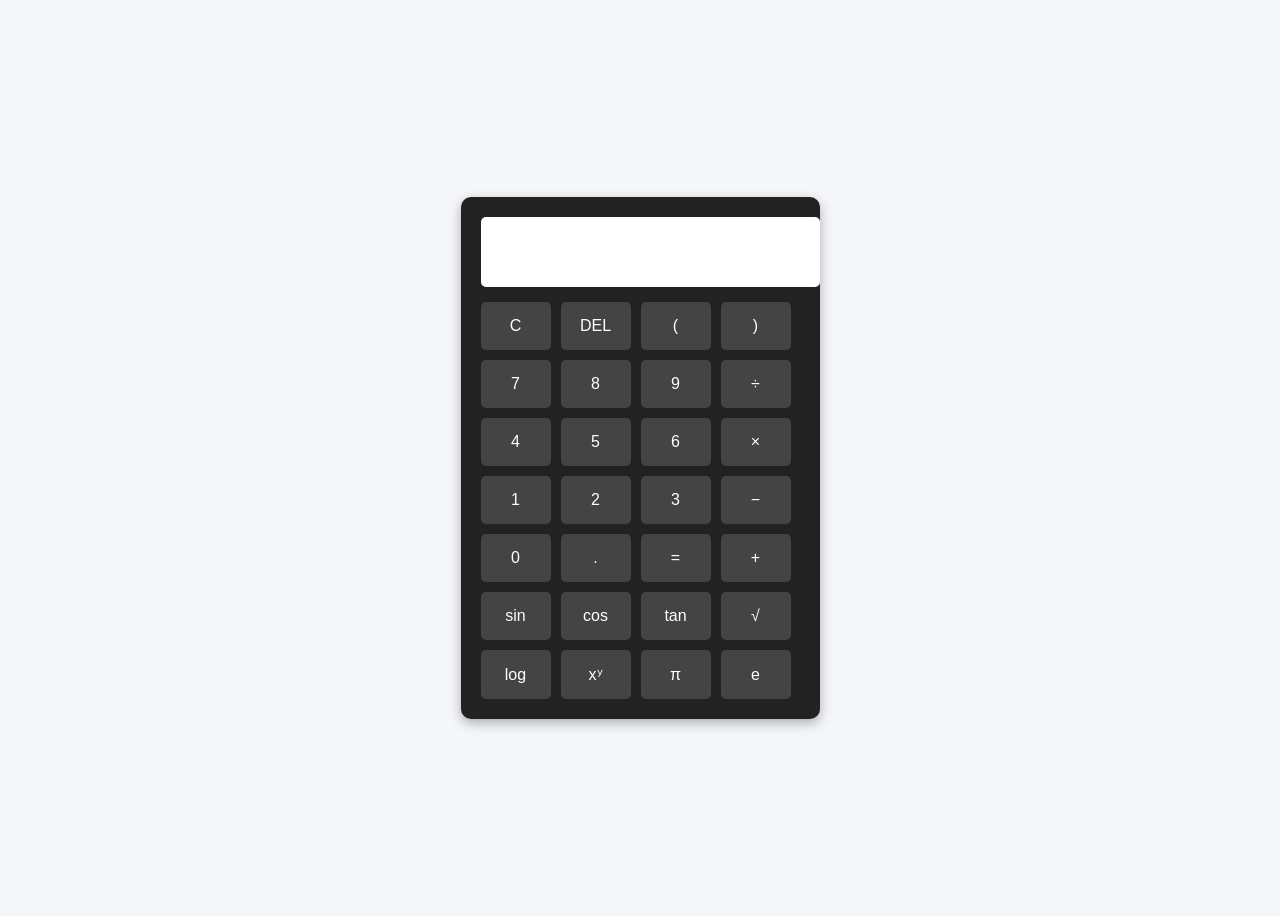
==== Calculator/index.html @ cdf8b1d3 "Initial commit - project portfolio" ====
<!DOCTYPE html>
<html lang="en">
<head>
  <meta charset="UTF-8">
  <meta name="viewport" content="width=device-width, initial-scale=1.0">
  <title>Scientific Calculator</title>
  <link rel="stylesheet" href="style.css">
</head>
<body>
  <div class="calculator">
    <input type="text" id="display" readonly>
    <div class="buttons">
      <!-- Row 1 -->
      <button onclick="clearDisplay()">C</button>
      <button onclick="deleteLast()">DEL</button>
      <button onclick="insert('(')">(</button>
      <button onclick="insert(')')">)</button>

      <!-- Row 2 -->
      <button onclick="insert('7')">7</button>
      <button onclick="insert('8')">8</button>
      <button onclick="insert('9')">9</button>
      <button onclick="insert('/')">÷</button>

      <!-- Row 3 -->
      <button onclick="insert('4')">4</button>
      <button onclick="insert('5')">5</button>
      <button onclick="insert('6')">6</button>
      <button onclick="insert('*')">×</button>

      <!-- Row 4 -->
      <button onclick="insert('1')">1</button>
      <button onclick="insert('2')">2</button>
      <button onclick="insert('3')">3</button>
      <button onclick="insert('-')">−</button>

      <!-- Row 5 -->
      <button onclick="insert('0')">0</button>
      <button onclick="insert('.')">.</button>
      <button onclick="calculate()">=</button>
      <button onclick="insert('+')">+</button>

      <!-- Scientific Functions -->
      <button onclick="insert('Math.sin(')">sin</button>
      <button onclick="insert('Math.cos(')">cos</button>
      <button onclick="insert('Math.tan(')">tan</button>
      <button onclick="insert('Math.sqrt(')">√</button>

      <button onclick="insert('Math.log(')">log</button>
      <button onclick="insert('Math.pow(')">xʸ</button>
      <button onclick="insert('Math.PI')">π</button>
      <button onclick="insert('Math.E')">e</button>
    </div>
  </div>
  <script src="script.js"></script>
</body>
</html>
---- Calculator/style.css ----
body {
  display: flex;
  justify-content: center;
  align-items: center;
  height: 100vh;
  background: #f4f6f9;
  font-family: Arial, sans-serif;
}

.calculator {
  background: #222;
  padding: 20px;
  border-radius: 10px;
  box-shadow: 0 4px 12px rgba(0,0,0,0.3);
}

#display {
  width: 100%;
  height: 50px;
  font-size: 1.5rem;
  margin-bottom: 15px;
  text-align: right;
  padding: 10px;
  border: none;
  border-radius: 5px;
}

.buttons {
  display: grid;
  grid-template-columns: repeat(4, 70px);
  gap: 10px;
}

button {
  padding: 15px;
  font-size: 1rem;
  border: none;
  border-radius: 5px;
  background: #444;
  color: #fff;
  cursor: pointer;
  transition: background 0.2s ease;
}

button:hover {
  background: #007acc;
}
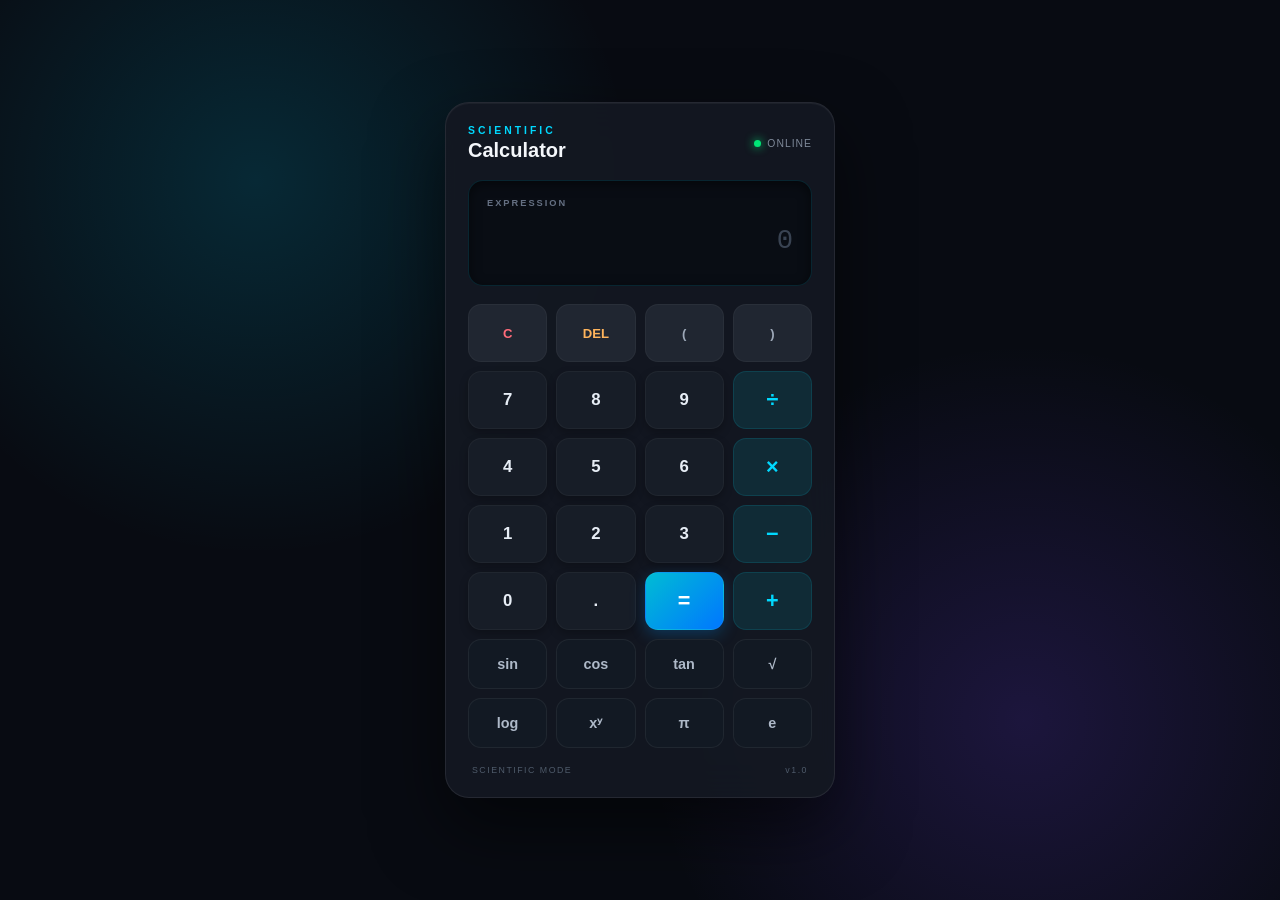
==== commit 48f17ebe: "Update project link in portfolio to point to the correct Resume webpage" ====
--- a/Calculator/index.html
+++ b/Calculator/index.html
@@ -3,55 +3,114 @@
 <head>
   <meta charset="UTF-8">
   <meta name="viewport" content="width=device-width, initial-scale=1.0">
+
   <title>Scientific Calculator</title>
+
   <link rel="stylesheet" href="style.css">
 </head>
+
 <body>
+
   <div class="calculator">
-    <input type="text" id="display" readonly>
+
+    <!-- Calculator Header -->
+    <div class="calculator-header">
+      <div>
+        <span class="brand">SCIENTIFIC</span>
+        <h1>Calculator</h1>
+      </div>
+
+      <div class="status">
+        <span class="status-dot"></span>
+        ONLINE
+      </div>
+    </div>
+
+    <!-- Display -->
+    <div class="display-container">
+      <div class="display-label">EXPRESSION</div>
+      <input
+        type="text"
+        id="display"
+        readonly
+        placeholder="0"
+      >
+    </div>
+
+    <!-- Buttons -->
     <div class="buttons">
-      <!-- Row 1 -->
-      <button onclick="clearDisplay()">C</button>
-      <button onclick="deleteLast()">DEL</button>
-      <button onclick="insert('(')">(</button>
-      <button onclick="insert(')')">)</button>
 
-      <!-- Row 2 -->
-      <button onclick="insert('7')">7</button>
-      <button onclick="insert('8')">8</button>
-      <button onclick="insert('9')">9</button>
-      <button onclick="insert('/')">÷</button>
+      <!-- Top Controls -->
+      <button class="btn function clear" onclick="clearDisplay()">C</button>
+      <button class="btn function delete" onclick="deleteLast()">DEL</button>
+      <button class="btn function" onclick="insert('(')">(</button>
+      <button class="btn function" onclick="insert(')')">)</button>
 
-      <!-- Row 3 -->
-      <button onclick="insert('4')">4</button>
-      <button onclick="insert('5')">5</button>
-      <button onclick="insert('6')">6</button>
-      <button onclick="insert('*')">×</button>
+      <!-- Numbers -->
+      <button class="btn number" onclick="insert('7')">7</button>
+      <button class="btn number" onclick="insert('8')">8</button>
+      <button class="btn number" onclick="insert('9')">9</button>
+      <button class="btn operator" onclick="insert('/')">÷</button>
 
-      <!-- Row 4 -->
-      <button onclick="insert('1')">1</button>
-      <button onclick="insert('2')">2</button>
-      <button onclick="insert('3')">3</button>
-      <button onclick="insert('-')">−</button>
+      <button class="btn number" onclick="insert('4')">4</button>
+      <button class="btn number" onclick="insert('5')">5</button>
+      <button class="btn number" onclick="insert('6')">6</button>
+      <button class="btn operator" onclick="insert('*')">×</button>
 
-      <!-- Row 5 -->
-      <button onclick="insert('0')">0</button>
-      <button onclick="insert('.')">.</button>
-      <button onclick="calculate()">=</button>
-      <button onclick="insert('+')">+</button>
+      <button class="btn number" onclick="insert('1')">1</button>
+      <button class="btn number" onclick="insert('2')">2</button>
+      <button class="btn number" onclick="insert('3')">3</button>
+      <button class="btn operator" onclick="insert('-')">−</button>
+
+      <button class="btn number zero" onclick="insert('0')">0</button>
+      <button class="btn number" onclick="insert('.')">.</button>
+      <button class="btn equals" onclick="calculate()">=</button>
+      <button class="btn operator" onclick="insert('+')">+</button>
 
       <!-- Scientific Functions -->
-      <button onclick="insert('Math.sin(')">sin</button>
-      <button onclick="insert('Math.cos(')">cos</button>
-      <button onclick="insert('Math.tan(')">tan</button>
-      <button onclick="insert('Math.sqrt(')">√</button>
+      <button class="btn scientific" onclick="insert('Math.sin(')">
+        <span>sin</span>
+      </button>
 
-      <button onclick="insert('Math.log(')">log</button>
-      <button onclick="insert('Math.pow(')">xʸ</button>
-      <button onclick="insert('Math.PI')">π</button>
-      <button onclick="insert('Math.E')">e</button>
+      <button class="btn scientific" onclick="insert('Math.cos(')">
+        <span>cos</span>
+      </button>
+
+      <button class="btn scientific" onclick="insert('Math.tan(')">
+        <span>tan</span>
+      </button>
+
+      <button class="btn scientific" onclick="insert('Math.sqrt(')">
+        <span>√</span>
+      </button>
+
+      <button class="btn scientific" onclick="insert('Math.log(')">
+        <span>log</span>
+      </button>
+
+      <button class="btn scientific" onclick="insert('Math.pow(')">
+        <span>xʸ</span>
+      </button>
+
+      <button class="btn scientific" onclick="insert('Math.PI')">
+        <span>π</span>
+      </button>
+
+      <button class="btn scientific" onclick="insert('Math.E')">
+        <span>e</span>
+      </button>
+
     </div>
+
+    <!-- Footer -->
+    <div class="calculator-footer">
+      <span>SCIENTIFIC MODE</span>
+      <span>v1.0</span>
+    </div>
+
   </div>
+
   <script src="script.js"></script>
+
 </body>
 </html>
--- a/Calculator/style.css
+++ b/Calculator/style.css
@@ -1,47 +1,388 @@
+
+* {
+  margin: 0;
+  padding: 0;
+  box-sizing: border-box;
+}
+
 body {
+  min-height: 100vh;
   display: flex;
   justify-content: center;
   align-items: center;
-  height: 100vh;
-  background: #f4f6f9;
-  font-family: Arial, sans-serif;
-}
+
+  font-family: "Segoe UI", Arial, sans-serif;
+
+  background:
+    radial-gradient(circle at 20% 20%, rgba(0, 212, 255, 0.15), transparent 30%),
+    radial-gradient(circle at 80% 80%, rgba(120, 70, 255, 0.18), transparent 30%),
+    #080b12;
+
+  color: white;
+  padding: 20px;
+}
+
+
+/* =========================
+   CALCULATOR
+========================= */
 
 .calculator {
-  background: #222;
-  padding: 20px;
-  border-radius: 10px;
-  box-shadow: 0 4px 12px rgba(0,0,0,0.3);
+  width: 390px;
+  padding: 22px;
+
+  background: rgba(20, 24, 34, 0.92);
+
+  border: 1px solid rgba(255, 255, 255, 0.08);
+  border-radius: 24px;
+
+  box-shadow:
+    0 30px 70px rgba(0, 0, 0, 0.55),
+    inset 0 1px 1px rgba(255, 255, 255, 0.05);
+
+  backdrop-filter: blur(20px);
+}
+
+
+/* =========================
+   HEADER
+========================= */
+
+.calculator-header {
+  display: flex;
+  justify-content: space-between;
+  align-items: center;
+
+  margin-bottom: 18px;
+}
+
+.brand {
+  display: block;
+
+  color: #00d9ff;
+
+  font-size: 0.65rem;
+  font-weight: 700;
+
+  letter-spacing: 3px;
+}
+
+.calculator-header h1 {
+  margin-top: 3px;
+
+  font-size: 1.25rem;
+  font-weight: 600;
+
+  color: #f4f7fb;
+}
+
+.status {
+  display: flex;
+  align-items: center;
+  gap: 6px;
+
+  font-size: 0.65rem;
+  color: #7e8999;
+
+  letter-spacing: 1px;
+}
+
+.status-dot {
+  width: 7px;
+  height: 7px;
+
+  border-radius: 50%;
+
+  background: #00e676;
+
+  box-shadow: 0 0 10px #00e676;
+}
+
+
+/* =========================
+   DISPLAY
+========================= */
+
+.display-container {
+  padding: 17px 18px;
+
+  margin-bottom: 18px;
+
+  background: #090d14;
+
+  border-radius: 15px;
+
+  border: 1px solid rgba(0, 217, 255, 0.12);
+
+  box-shadow:
+    inset 0 3px 12px rgba(0, 0, 0, 0.5);
+}
+
+.display-label {
+  margin-bottom: 5px;
+
+  font-size: 0.58rem;
+  font-weight: 700;
+
+  letter-spacing: 2px;
+
+  color: #657083;
 }
 
 #display {
   width: 100%;
-  height: 50px;
-  font-size: 1.5rem;
-  margin-bottom: 15px;
+  height: 55px;
+
+  border: none;
+  outline: none;
+
+  background: transparent;
+
+  color: #eafcff;
+
+  font-size: 1.7rem;
+  font-weight: 500;
+
   text-align: right;
-  padding: 10px;
-  border: none;
-  border-radius: 5px;
-}
+
+  font-family: "Courier New", monospace;
+}
+
+#display::placeholder {
+  color: #394352;
+}
+
+
+/* =========================
+   BUTTON GRID
+========================= */
 
 .buttons {
   display: grid;
-  grid-template-columns: repeat(4, 70px);
-  gap: 10px;
-}
-
-button {
-  padding: 15px;
-  font-size: 1rem;
-  border: none;
-  border-radius: 5px;
-  background: #444;
-  color: #fff;
+
+  grid-template-columns: repeat(4, 1fr);
+
+  gap: 9px;
+}
+
+
+/* =========================
+   ALL BUTTONS
+========================= */
+
+.btn {
+  height: 58px;
+
+  border: 1px solid rgba(255, 255, 255, 0.04);
+
+  border-radius: 13px;
+
+  font-size: 1.05rem;
+  font-weight: 600;
+
+  color: #e7edf5;
+
   cursor: pointer;
-  transition: background 0.2s ease;
-}
-
-button:hover {
-  background: #007acc;
-}
+
+  transition:
+    transform 0.12s ease,
+    background 0.2s ease,
+    box-shadow 0.2s ease;
+
+  user-select: none;
+}
+
+.btn:hover {
+  transform: translateY(-2px);
+}
+
+.btn:active {
+  transform: scale(0.94);
+}
+
+
+/* =========================
+   NUMBER BUTTONS
+========================= */
+
+.number {
+  background: #171d27;
+
+  box-shadow:
+    0 4px 8px rgba(0, 0, 0, 0.25);
+}
+
+.number:hover {
+  background: #202936;
+
+  box-shadow:
+    0 0 15px rgba(0, 217, 255, 0.12);
+}
+
+
+/* =========================
+   FUNCTION BUTTONS
+========================= */
+
+.function {
+  background: #202631;
+
+  color: #9da8b8;
+
+  font-size: 0.82rem;
+}
+
+.function:hover {
+  background: #29313e;
+}
+
+
+/* CLEAR */
+
+.clear {
+  color: #ff6b7a;
+}
+
+.clear:hover {
+  background: rgba(255, 70, 90, 0.14);
+}
+
+
+/* DELETE */
+
+.delete {
+  color: #ffb45c;
+}
+
+
+/* =========================
+   OPERATORS
+========================= */
+
+.operator {
+  background: #102b36;
+
+  color: #00d9ff;
+
+  font-size: 1.35rem;
+
+  border: 1px solid rgba(0, 217, 255, 0.12);
+}
+
+.operator:hover {
+  background: #123c49;
+
+  box-shadow:
+    0 0 15px rgba(0, 217, 255, 0.18);
+}
+
+
+/* =========================
+   EQUAL BUTTON
+========================= */
+
+.equals {
+  background: linear-gradient(
+    135deg,
+    #00bcd4,
+    #0077ff
+  );
+
+  color: white;
+
+  font-size: 1.35rem;
+
+  box-shadow:
+    0 5px 15px rgba(0, 153, 255, 0.25);
+}
+
+.equals:hover {
+  background: linear-gradient(
+    135deg,
+    #08d5ed,
+    #1687ff
+  );
+
+  box-shadow:
+    0 0 20px rgba(0, 180, 255, 0.35);
+}
+
+
+/* =========================
+   SCIENTIFIC BUTTONS
+========================= */
+
+.scientific {
+  height: 50px;
+
+  background: #121923;
+
+  color: #aeb9c8;
+
+  border: 1px solid rgba(255, 255, 255, 0.06);
+
+  font-size: 0.9rem;
+}
+
+.scientific:hover {
+  background: #182532;
+
+  color: #00d9ff;
+
+  border-color: rgba(0, 217, 255, 0.25);
+
+  box-shadow:
+    0 0 15px rgba(0, 217, 255, 0.1);
+}
+
+
+/* =========================
+   FOOTER
+========================= */
+
+.calculator-footer {
+  display: flex;
+  justify-content: space-between;
+
+  margin-top: 17px;
+  padding: 0 4px;
+
+  font-size: 0.55rem;
+
+  letter-spacing: 1.5px;
+
+  color: #4f5b6b;
+}
+
+
+/* =========================
+   RESPONSIVE
+========================= */
+
+@media (max-width: 450px) {
+
+  body {
+    padding: 10px;
+  }
+
+  .calculator {
+    width: 100%;
+    max-width: 390px;
+
+    padding: 16px;
+
+    border-radius: 20px;
+  }
+
+  .btn {
+    height: 54px;
+  }
+
+  .scientific {
+    height: 48px;
+  }
+
+  #display {
+    font-size: 1.45rem;
+  }
+}
